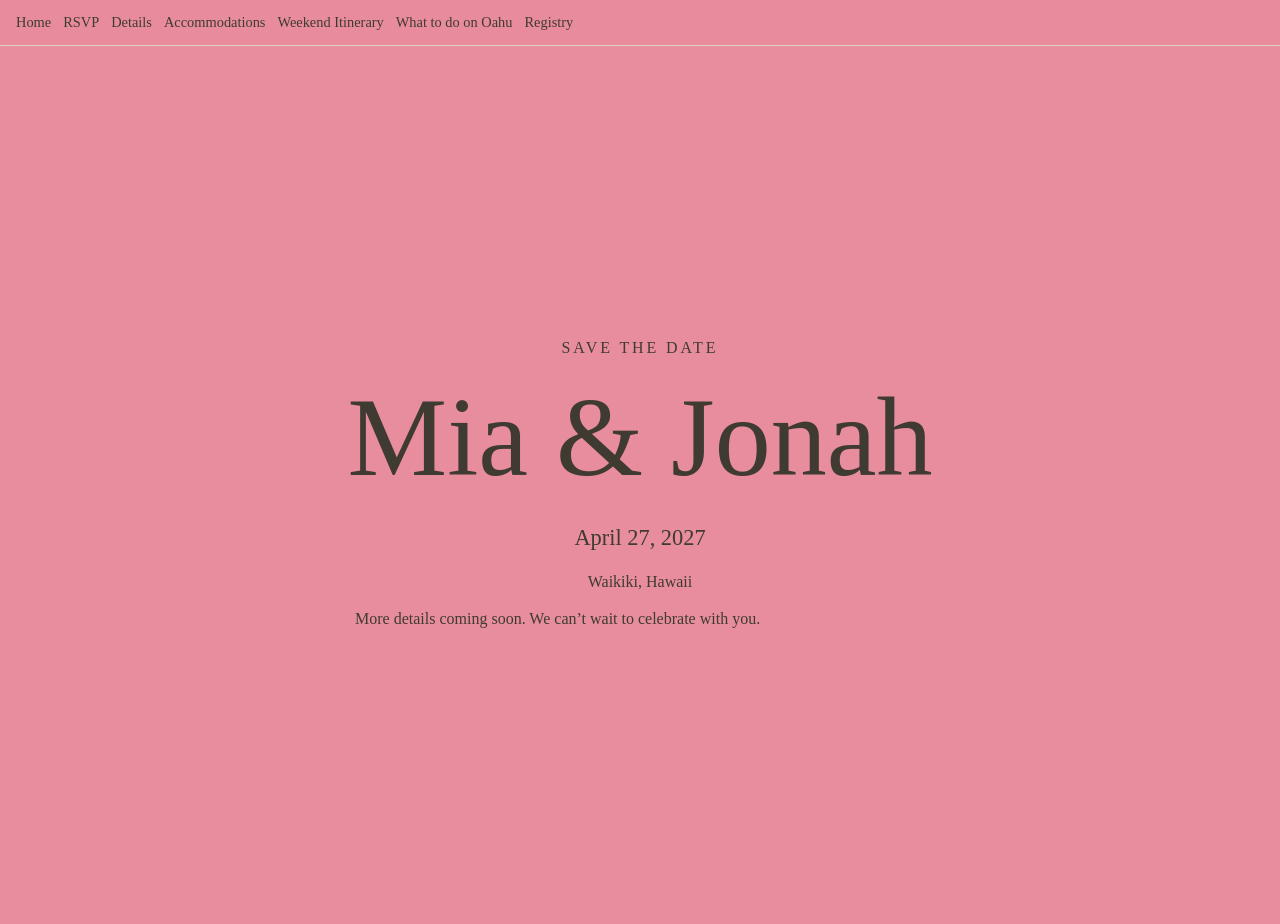
==== index.html @ 8082b7e1 "Update index.html" ====
<!DOCTYPE html>
<html lang="en">
<head>
  <meta charset="UTF-8" />
  <meta name="viewport" content="width=device-width, initial-scale=1.0" />
  <title>Mia & Jonah</title>
  <link rel="stylesheet" href="style.css" />
</head>
<body>
  <nav class="top-nav">
    <a href="index.html">Home</a>
    <a href="rsvp.html">RSVP</a>
    <a href="details.html">Details</a>
    <a href="accommodations.html">Accommodations</a>
    <a href="weekend.html">Weekend Itinerary</a>
    <a href="oahu.html">What to do on Oahu</a>
    <a href="registry.html">Registry</a>
  </nav>

<main class="hero">
  <section class="hero-inner">
    <p class="eyebrow">Save the Date</p>
    <h1>Mia & Jonah</h1>
    <p class="date">April 27, 2027</p>
    <p class="location">Waikiki, Hawaii</p>
    <p class="note">More details coming soon. We can’t wait to celebrate with you.</p>
  </section>
</main>
</body>
</html>
---- style.css ----
body {
  margin: 0;
  font-family: Georgia, serif;
  background: #e88d9d;
  color: #3f3a32;
}

.top-nav {
  position: sticky;
  top: 0;
  z-index: 10;

  display: flex;
  gap: 12px;
  overflow-x: auto;
  white-space: nowrap;

  padding: 14px 16px;
  background: rgba(232, 141, 157, 0.95);
  border-bottom: 1px solid #ded3c3;
}

.top-nav a {
  flex: 0 0 auto;
  color: #3f3a32;
  text-decoration: none;
  font-size: 0.9rem;
}

.top-nav a:hover {
  text-decoration: underline;
}

.hero {
  min-height: calc(100vh - 70px);
  display: flex;
  flex-direction: column;
  align-items: center;
  justify-content: center;
  text-align: center;
  padding: 24px;
}

.eyebrow {
  letter-spacing: 0.18em;
  text-transform: uppercase;
}

h1 {
  font-size: clamp(3rem, 10vw, 7rem);
  font-weight: normal;
  margin: 0;
}

.date {
  font-size: 1.4rem;
}

.note {
  max-width: 420px;
  line-height: 1.5;
}
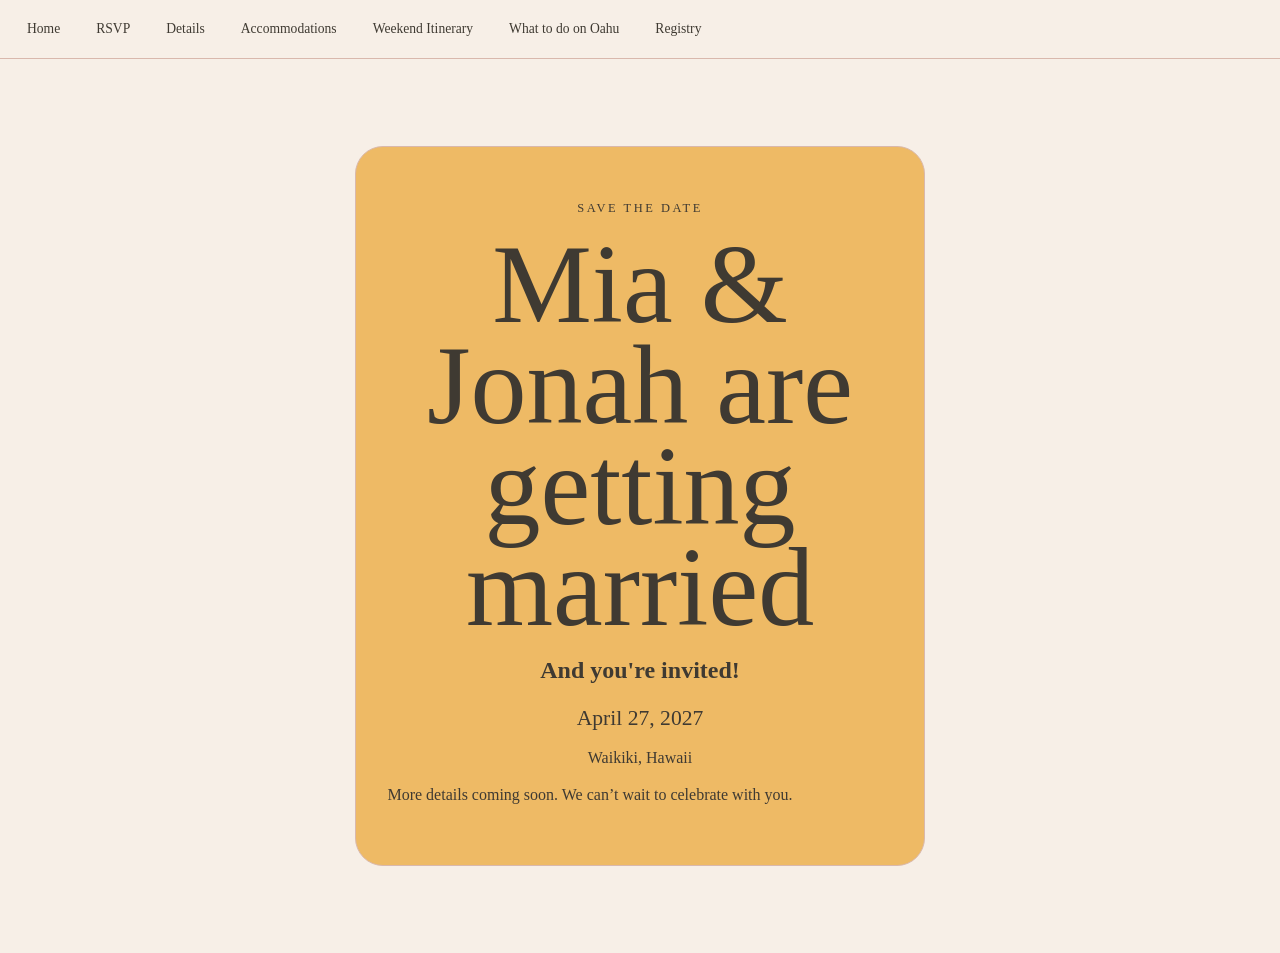
==== commit 790601d2: "Update index.html" ====
--- a/index.html
+++ b/index.html
@@ -20,7 +20,8 @@
 <main class="hero">
   <section class="hero-inner">
     <p class="eyebrow">Save the Date</p>
-    <h1>Mia & Jonah</h1>
+    <h1>Mia & Jonah are getting married</h1>
+    <h2>And you're invited!</h2>
     <p class="date">April 27, 2027</p>
     <p class="location">Waikiki, Hawaii</p>
     <p class="note">More details coming soon. We can’t wait to celebrate with you.</p>
--- a/style.css
+++ b/style.css
@@ -1,7 +1,16 @@
+:root {
+  --pink: #e88d9d;
+  --green: #aec122;
+  --orange: #eba734;
+  --cream: #f7efe7;
+  --brown: #3f3a32;
+  --border: #d9b8ad;
+}
+
 body {
   margin: 0;
   font-family: Georgia, serif;
-  background: #e88d9d;
+  background: var(--cream);
   color: #3f3a32;
 }
 
@@ -20,15 +29,32 @@
   border-bottom: 1px solid #ded3c3;
 }
 
+.top-nav {
+  position: sticky;
+  top: 0;
+  z-index: 10;
+  display: flex;
+  gap: 10px;
+  overflow-x: auto;
+  white-space: nowrap;
+  padding: 12px 14px;
+  background: rgba(247, 239, 231, 0.88);
+  border-bottom: 1px solid var(--border);
+}
+
 .top-nav a {
   flex: 0 0 auto;
-  color: #3f3a32;
+  color: var(--brown);
   text-decoration: none;
-  font-size: 0.9rem;
+  font-size: 0.85rem;
+  padding: 8px 12px;
+  border: 1px solid transparent;
+  border-radius: 999px;
 }
 
 .top-nav a:hover {
-  text-decoration: underline;
+  border-color: var(--border);
+  background: rgba(255, 255, 255, 0.35);
 }
 
 .hero {
@@ -38,25 +64,44 @@
   align-items: center;
   justify-content: center;
   text-align: center;
-  padding: 24px;
+  padding: 32px 24px;
 }
 
-.eyebrow {
-  letter-spacing: 0.18em;
-  text-transform: uppercase;
+.hero-inner {
+  background: rgba(235, 167, 52, 0.72);
+  border: 1px solid var(--border);
+  border-radius: 28px;
+  padding: 42px 24px;
+  max-width: 520px;
+  width: 100%;
 }
 
 h1 {
-  font-size: clamp(3rem, 10vw, 7rem);
+  font-size: clamp(3.8rem, 17vw, 7rem);
+  line-height: 0.9;
   font-weight: normal;
   margin: 0;
 }
 
+.eyebrow {
+  letter-spacing: 0.2em;
+  text-transform: uppercase;
+  font-size: 0.78rem;
+  margin-bottom: 18px;
+}
+
 .date {
-  font-size: 1.4rem;
+  font-size: 1.35rem;
+  margin-top: 22px;
+}
+
+.location {
+  font-size: 1rem;
+  margin-top: -4px;
 }
 
 .note {
   max-width: 420px;
   line-height: 1.5;
+  text-align: center;
 }
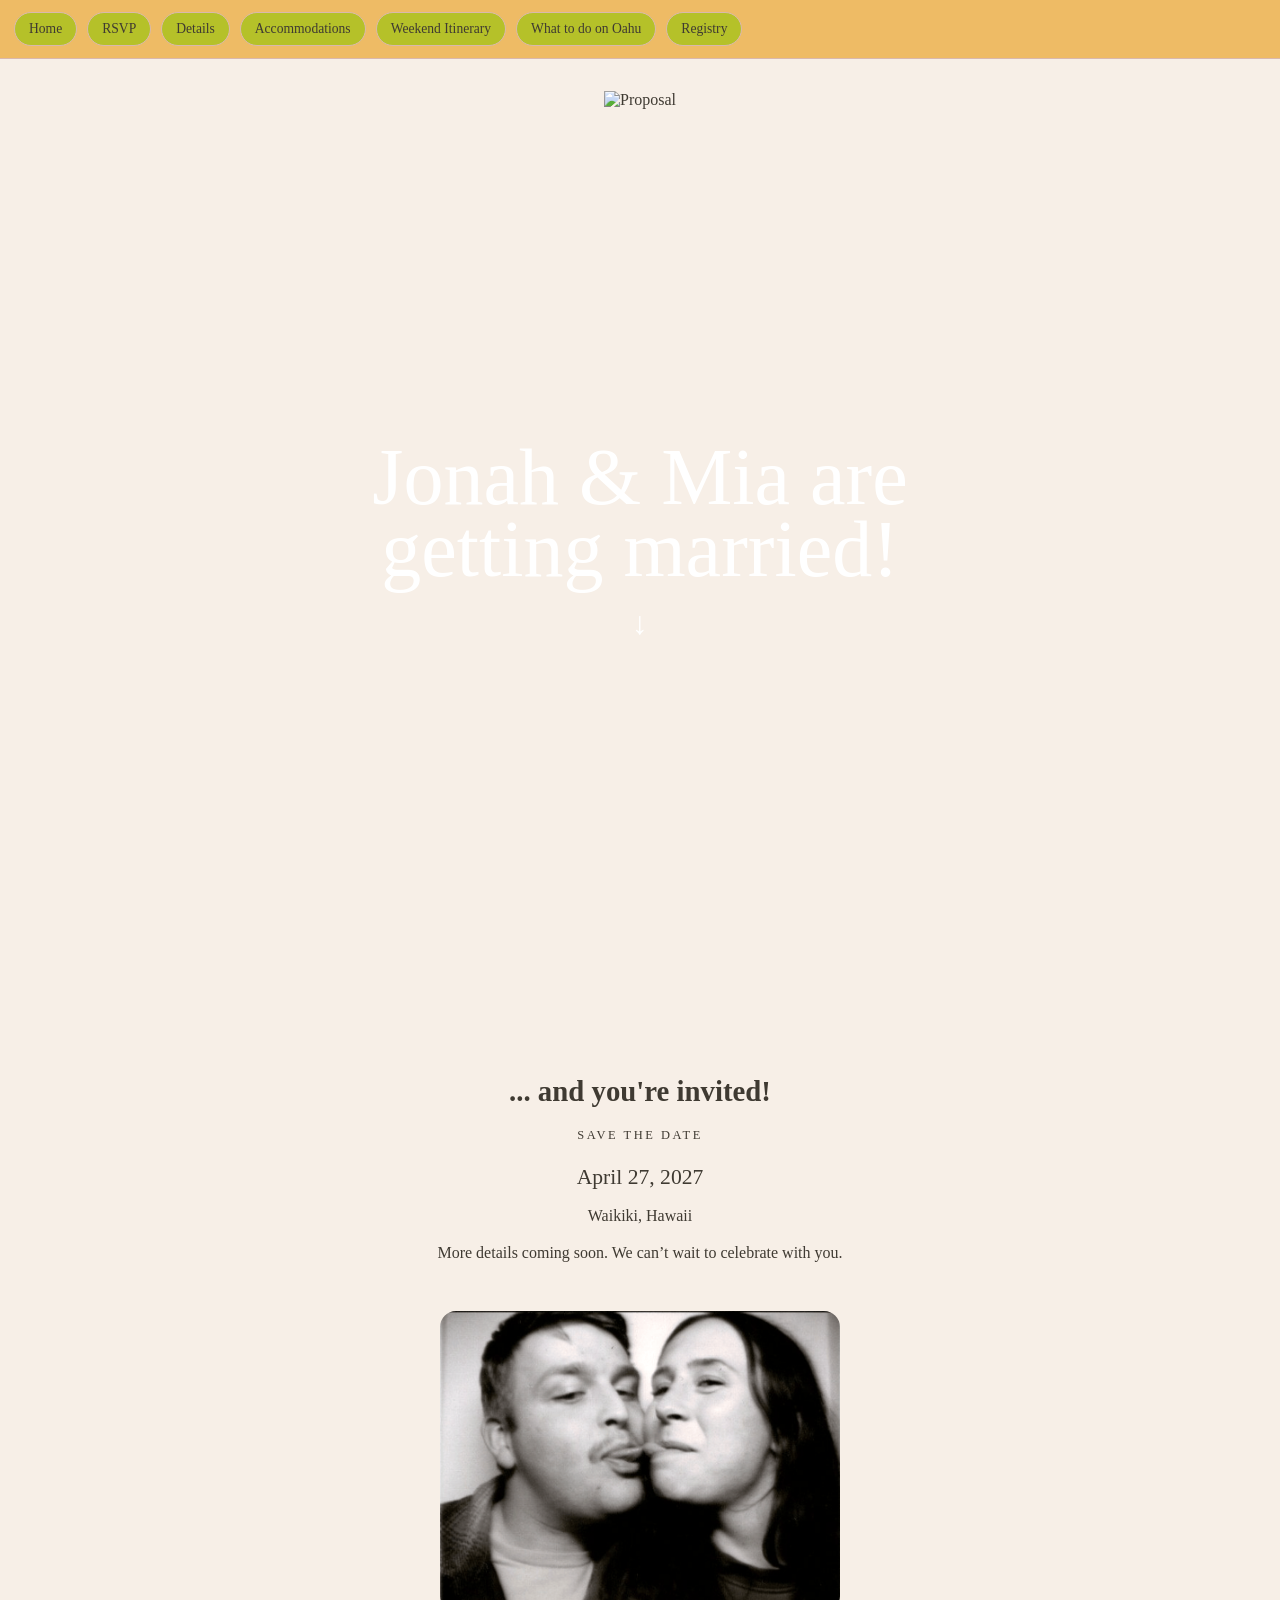
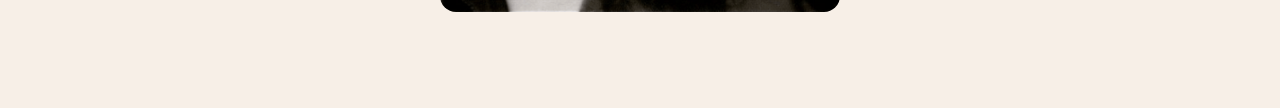
==== commit dfe3b07d: "Update index.html" ====
--- a/index.html
+++ b/index.html
@@ -18,14 +18,25 @@
   </nav>
 
 <main class="hero">
-  <section class="hero-inner">
-    <p class="eyebrow">Save the Date</p>
-    <h1>Mia & Jonah are getting married</h1>
-    <h2>And you're invited!</h2>
-    <p class="date">April 27, 2027</p>
-    <p class="location">Waikiki, Hawaii</p>
-    <p class="note">More details coming soon. We can’t wait to celebrate with you.</p>
-  </section>
+<section class="hero-image">
+  <img src="images/proposal.jpg" alt="Proposal" />
+
+  <div class="hero-overlay">
+    <h1>Jonah & Mia are getting married!</h1>
+    <div class="scroll-arrow">↓</div>
+  </div>
+</section>
+
+<section class="content">
+  <h2 class="invite">... and you're invited!</h2>
+
+  <p class="eyebrow">Save the Date</p>
+  <p class="date">April 27, 2027</p>
+  <p class="location">Waikiki, Hawaii</p>
+  <p class="note">More details coming soon. We can’t wait to celebrate with you.</p>
+
+  <img class="photo-gif" src="images/photobooth.gif" alt="Photobooth" />
+</section>
 </main>
 </body>
 </html>
--- a/style.css
+++ b/style.css
@@ -14,20 +14,6 @@
   color: #3f3a32;
 }
 
-.top-nav {
-  position: sticky;
-  top: 0;
-  z-index: 10;
-
-  display: flex;
-  gap: 12px;
-  overflow-x: auto;
-  white-space: nowrap;
-
-  padding: 14px 16px;
-  background: rgba(232, 141, 157, 0.95);
-  border-bottom: 1px solid #ded3c3;
-}
 
 .top-nav {
   position: sticky;
@@ -38,7 +24,7 @@
   overflow-x: auto;
   white-space: nowrap;
   padding: 12px 14px;
-  background: rgba(247, 239, 231, 0.88);
+  background: rgba(235, 167, 52, 0.72);
   border-bottom: 1px solid var(--border);
 }
 
@@ -47,14 +33,17 @@
   color: var(--brown);
   text-decoration: none;
   font-size: 0.85rem;
-  padding: 8px 12px;
-  border: 1px solid transparent;
+
+  padding: 8px 14px;
   border-radius: 999px;
+
+  background: rgba(174, 193, 34, 0.9);
+  border: 1px solid var(--border);
 }
 
 .top-nav a:hover {
-  border-color: var(--border);
-  background: rgba(255, 255, 255, 0.35);
+  background: white;
+  border-color: var(--brown);
 }
 
 .hero {
@@ -68,7 +57,7 @@
 }
 
 .hero-inner {
-  background: rgba(235, 167, 52, 0.72);
+  background: rgba(232, 141, 157, 0.88);
   border: 1px solid var(--border);
   border-radius: 28px;
   padding: 42px 24px;
@@ -105,3 +94,58 @@
   line-height: 1.5;
   text-align: center;
 }
+.hero-image {
+  position: relative;
+  height: 100vh;
+  width: 100%;
+  overflow: hidden;
+}
+
+.hero-image img {
+  width: 100%;
+  height: 100%;
+  object-fit: cover;
+}
+
+.hero-overlay {
+  position: absolute;
+  top: 50%;
+  left: 50%;
+  transform: translate(-50%, -50%);
+  color: white;
+  text-align: center;
+  padding: 20px;
+}
+
+.hero-overlay h1 {
+  font-size: clamp(2.5rem, 10vw, 5rem);
+  margin: 0;
+}
+
+.scroll-arrow {
+  margin-top: 20px;
+  font-size: 2rem;
+  animation: bounce 1.5s infinite;
+}
+
+@keyframes bounce {
+  0%, 100% { transform: translateY(0); }
+  50% { transform: translateY(10px); }
+}
+
+.content {
+  padding: 60px 24px;
+  text-align: center;
+}
+
+.invite {
+  font-size: 1.8rem;
+  margin-bottom: 20px;
+}
+
+.photo-gif {
+  margin-top: 30px;
+  width: 100%;
+  max-width: 400px;
+  border-radius: 16px;
+}
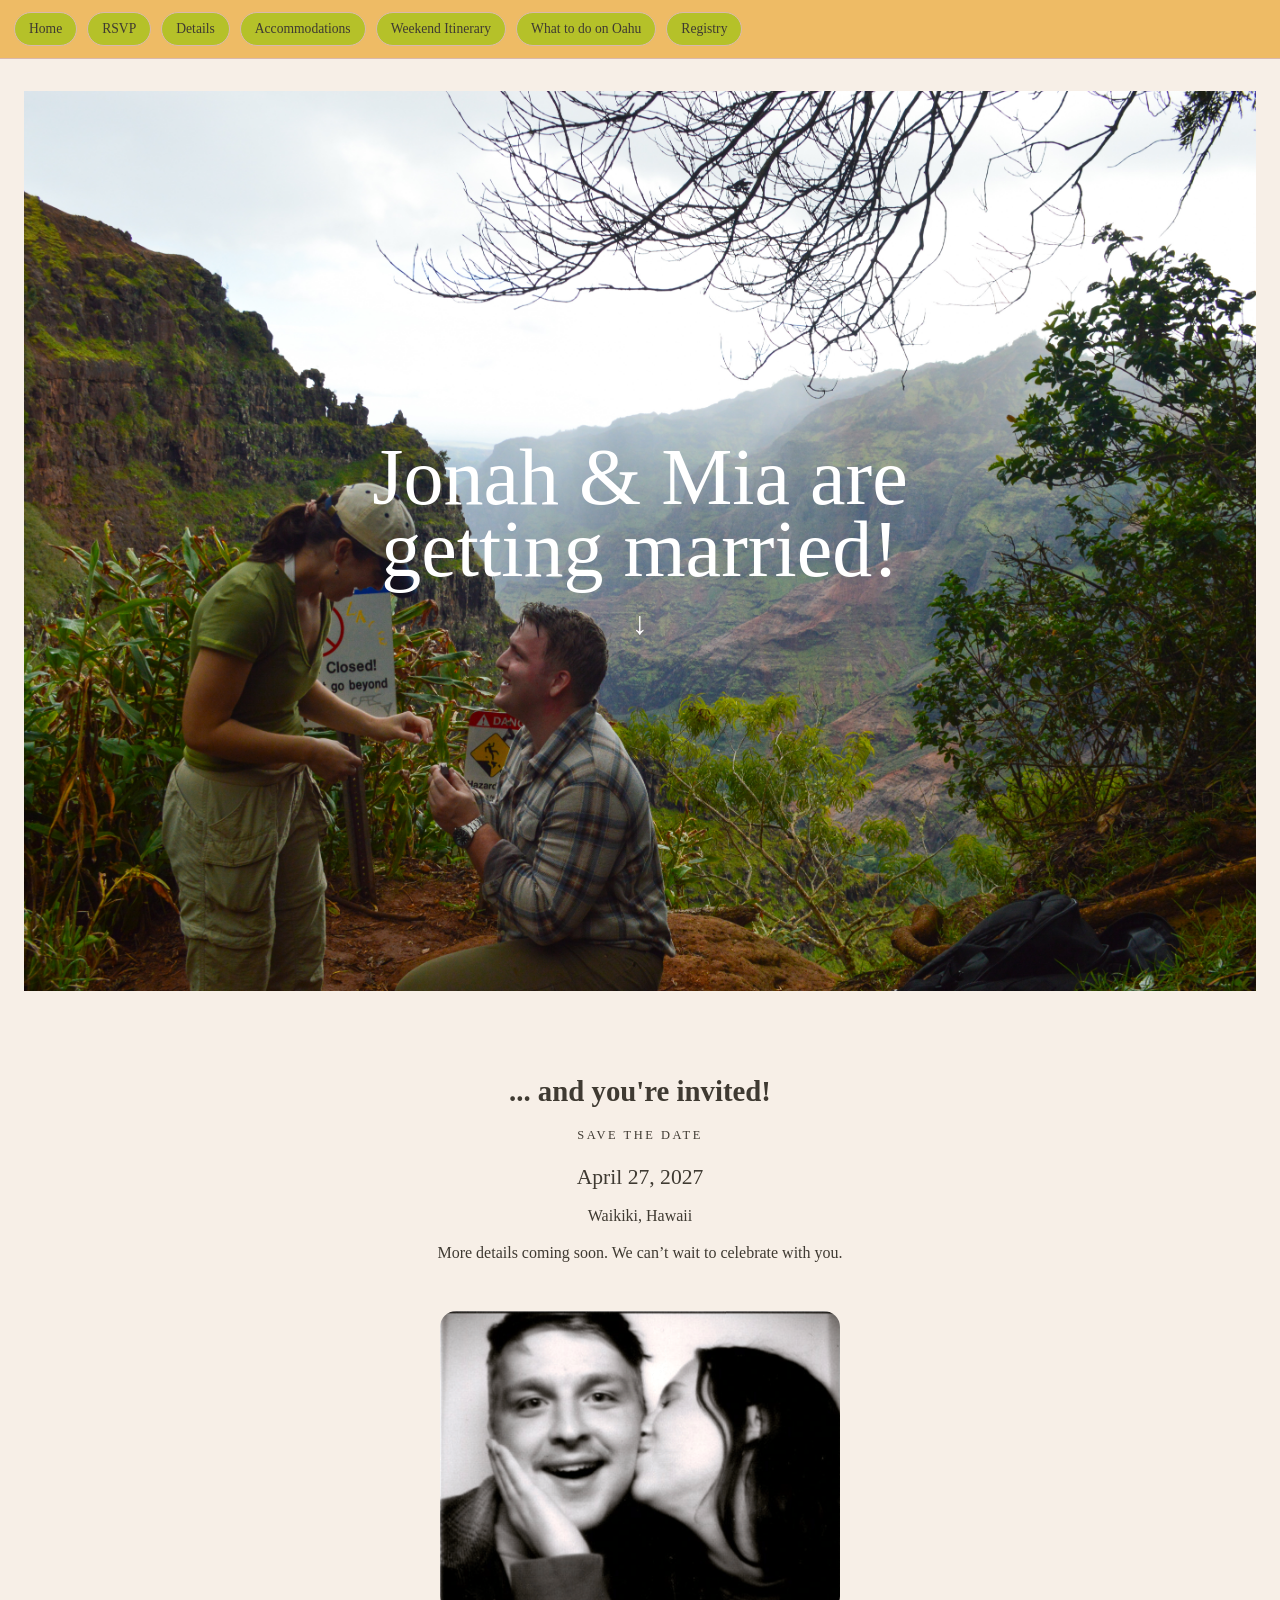
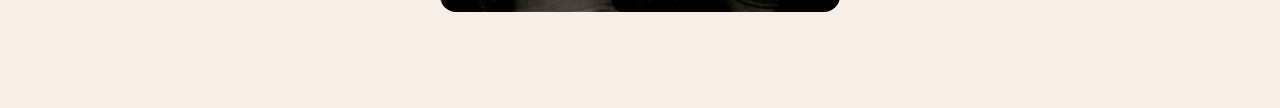
==== commit 68443f8f: "Update index.html" ====
--- a/index.html
+++ b/index.html
@@ -19,7 +19,7 @@
 
 <main class="hero">
 <section class="hero-image">
-  <img src="images/proposal.jpg" alt="Proposal" />
+  <img src="images/proposal.JPG" alt="Proposal" />
 
   <div class="hero-overlay">
     <h1>Jonah & Mia are getting married!</h1>
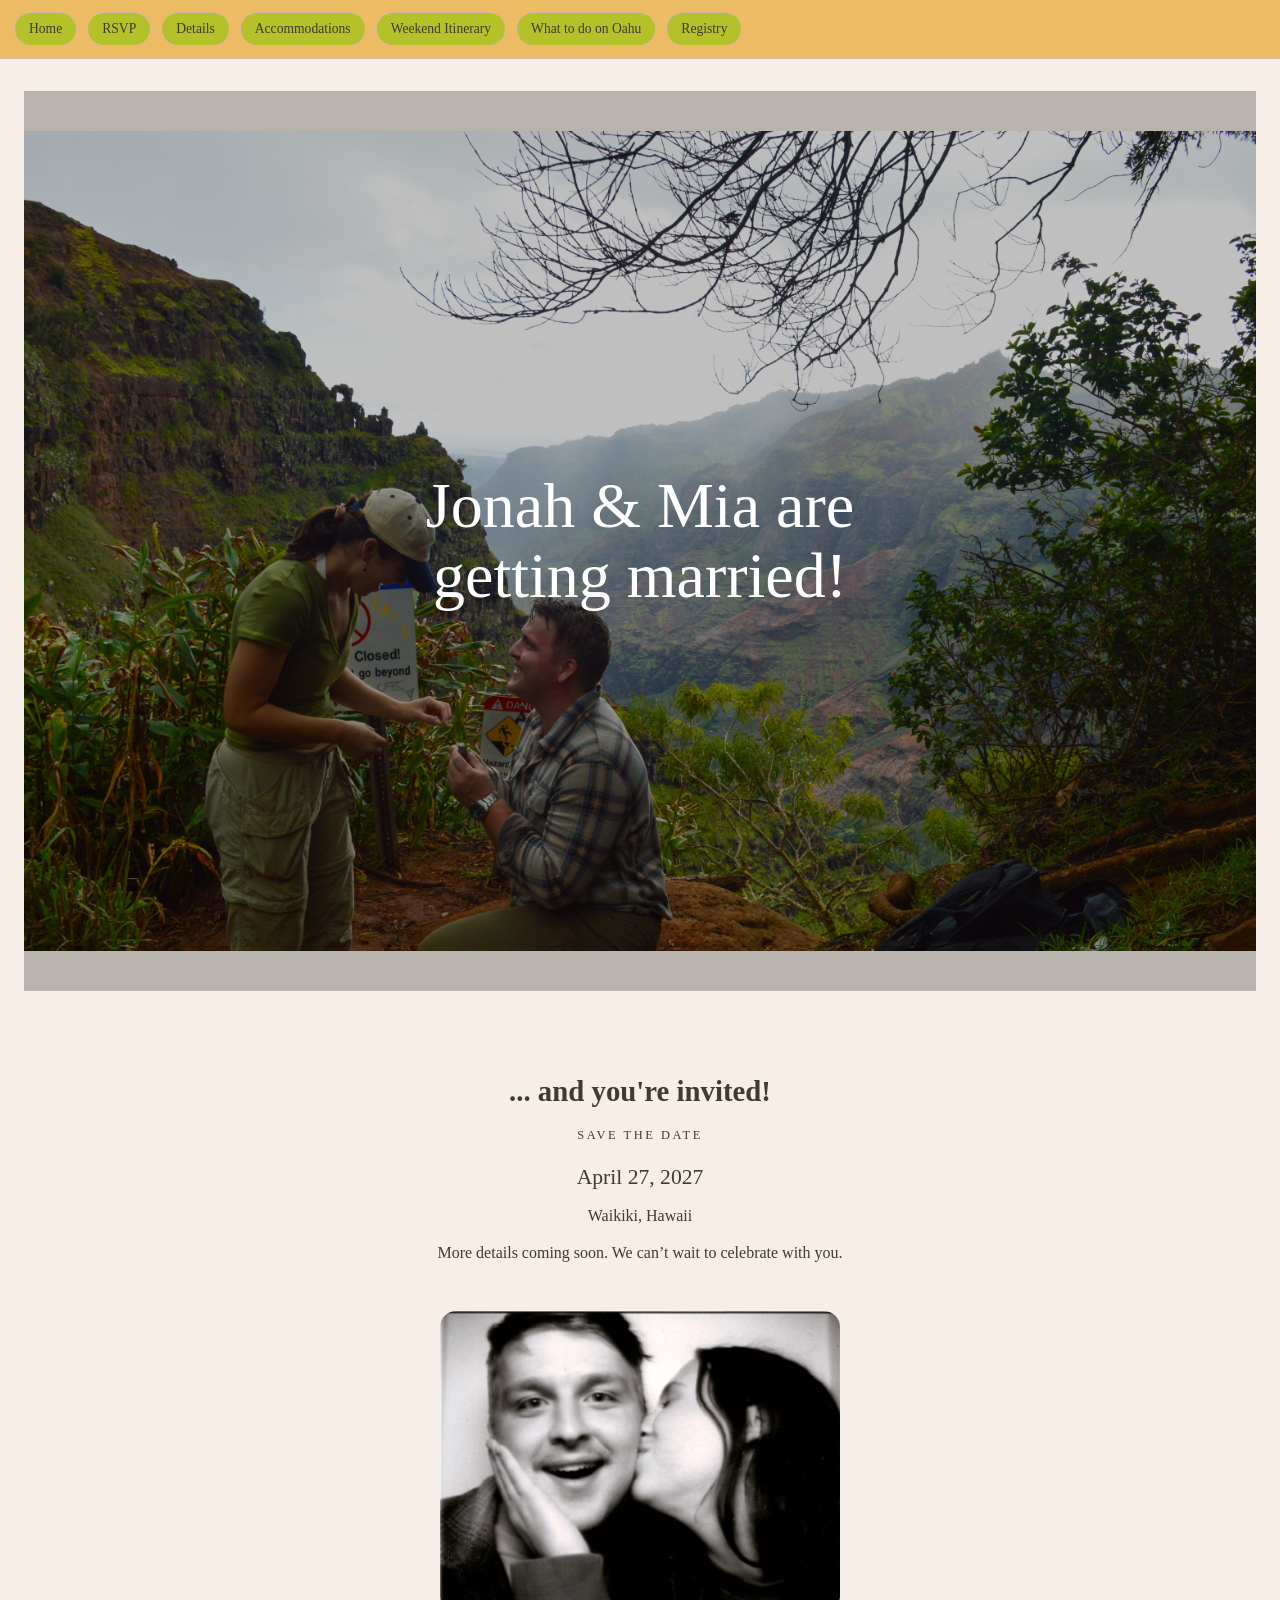
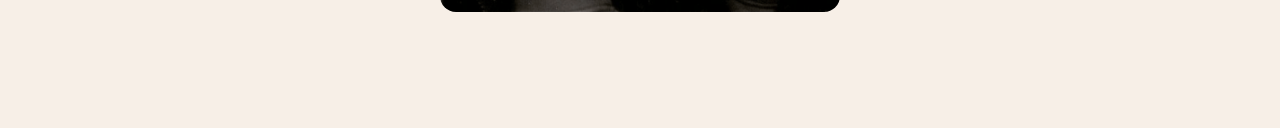
==== commit a67e5908: "Update index.html" ====
--- a/index.html
+++ b/index.html
@@ -23,7 +23,7 @@
 
   <div class="hero-overlay">
     <h1>Jonah & Mia are getting married!</h1>
-    <div class="scroll-arrow">↓</div>
+    <div class="scroll-arrow"></div>
   </div>
 </section>
 
--- a/style.css
+++ b/style.css
@@ -26,6 +26,7 @@
   padding: 12px 14px;
   background: rgba(235, 167, 52, 0.72);
   border-bottom: 1px solid var(--border);
+  -webkit-overflow-scrolling: touch;
 }
 
 .top-nav a {
@@ -96,15 +97,21 @@
 }
 .hero-image {
   position: relative;
-  height: 100vh;
-  width: 100%;
-  overflow: hidden;
+  height: 100svh;
+  min-height: 100vh;
 }
 
 .hero-image img {
   width: 100%;
   height: 100%;
-  object-fit: cover;
+  object-fit: contain;
+}
+
+.hero-image::after {
+  content: "";
+  position: absolute;
+  inset: 0;
+  background: rgba(0, 0, 0, 0.25);
 }
 
 .hero-overlay {
@@ -115,15 +122,20 @@
   color: white;
   text-align: center;
   padding: 20px;
+  z-index: 2;
 }
 
 .hero-overlay h1 {
-  font-size: clamp(2.5rem, 10vw, 5rem);
-  margin: 0;
+  font-size: clamp(2rem, 9vw, 4rem);
+  line-height: 1.1;
 }
 
 .scroll-arrow {
-  margin-top: 20px;
+  position: absolute;
+  bottom: 30px;
+  left: 50%;
+  transform: translateX(-50%);
+
   font-size: 2rem;
   animation: bounce 1.5s infinite;
 }
@@ -134,7 +146,7 @@
 }
 
 .content {
-  padding: 60px 24px;
+  padding: 60px 20px 80px;
   text-align: center;
 }
 
@@ -149,3 +161,20 @@
   max-width: 400px;
   border-radius: 16px;
 }
+@media (max-width: 500px) {
+  .hero-overlay h1 {
+    font-size: 2.2rem;
+  }
+
+  .scroll-arrow {
+    font-size: 1.6rem;
+  }
+
+  .invite {
+    font-size: 1.4rem;
+  }
+
+  .photo-gif {
+    max-width: 100%;
+  }
+}
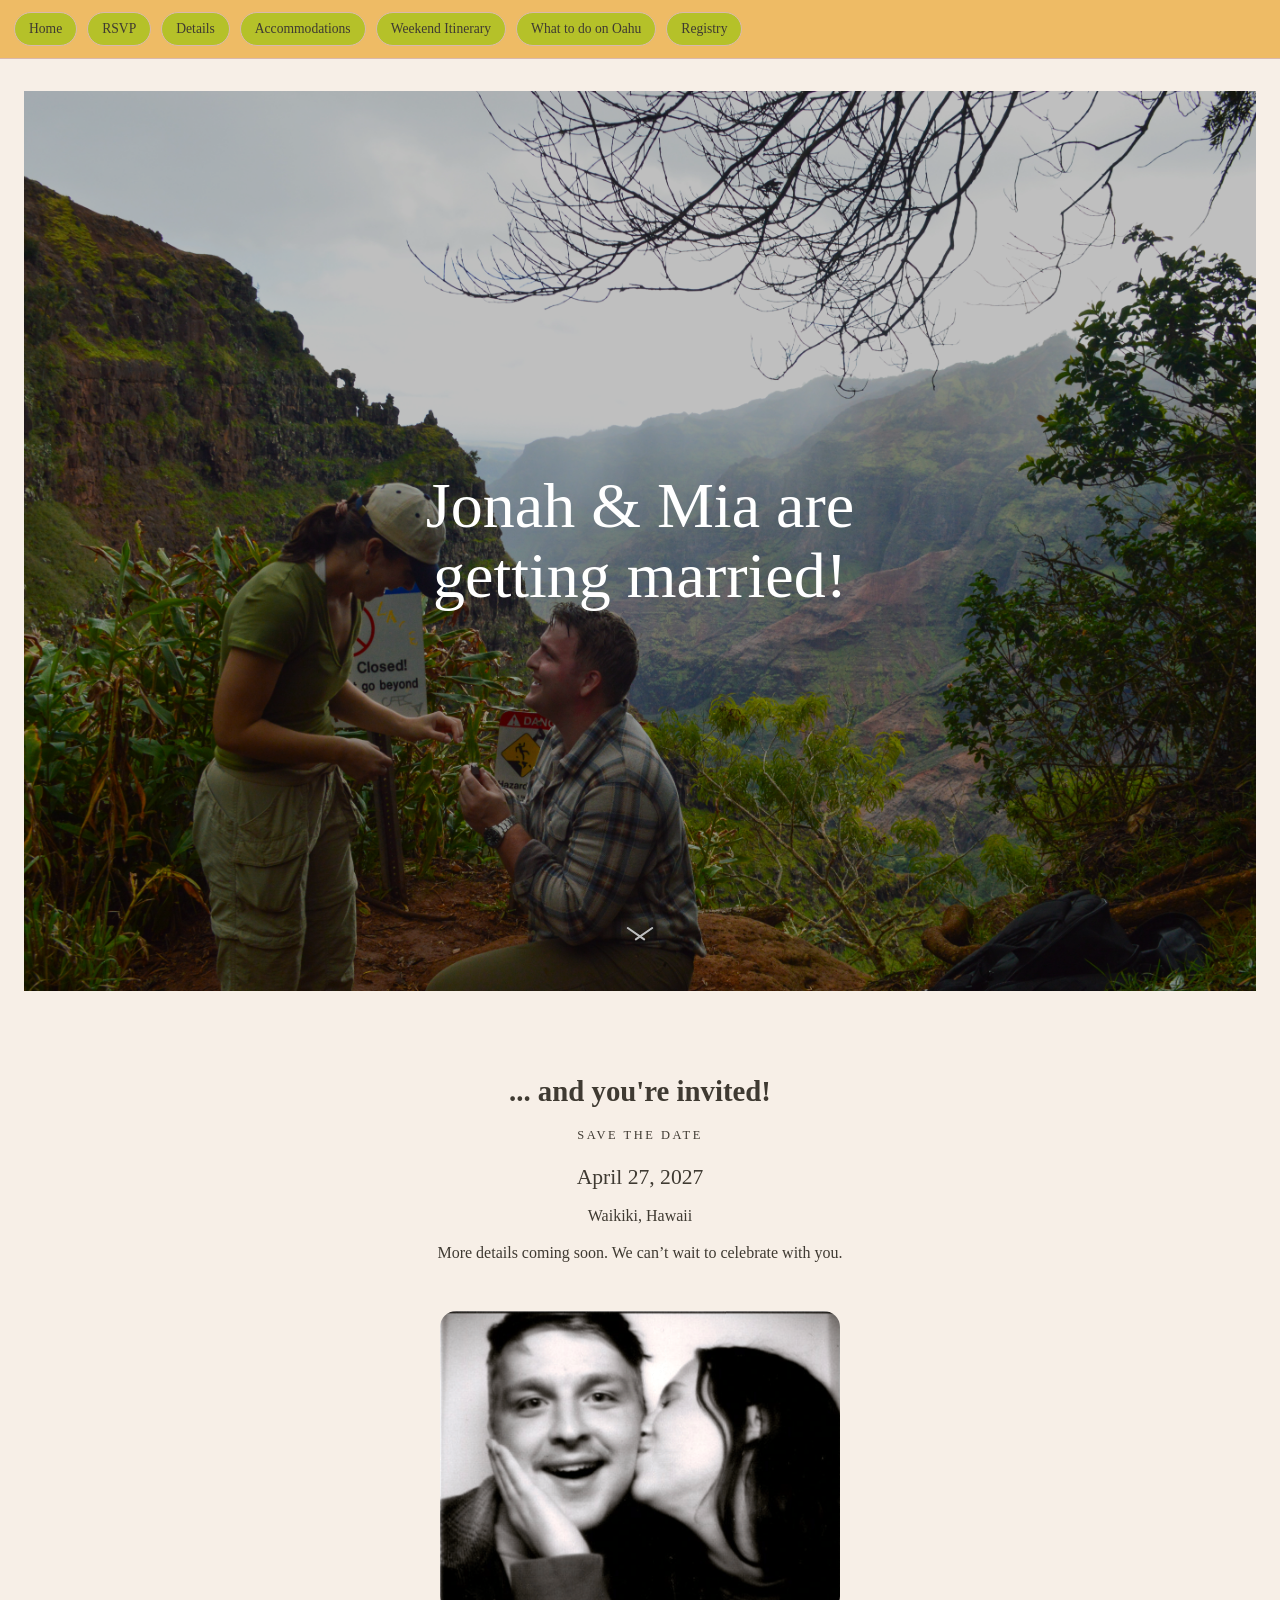
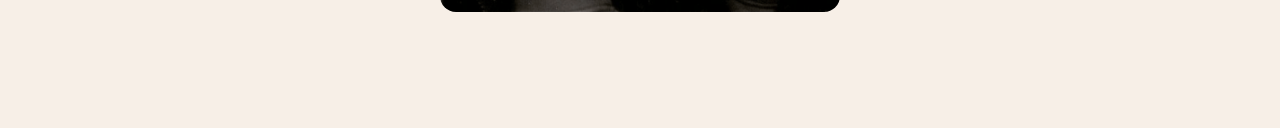
==== commit f20fdc91: "Update index.html" ====
--- a/index.html
+++ b/index.html
@@ -21,10 +21,11 @@
 <section class="hero-image">
   <img src="images/proposal.JPG" alt="Proposal" />
 
-  <div class="hero-overlay">
-    <h1>Jonah & Mia are getting married!</h1>
-    <div class="scroll-arrow"></div>
-  </div>
+<div class="hero-overlay">
+  <h1>Jonah & Mia are getting married!</h1>
+</div>
+
+<div class="scroll-arrow"></div>
 </section>
 
 <section class="content">
--- a/style.css
+++ b/style.css
@@ -104,7 +104,9 @@
 .hero-image img {
   width: 100%;
   height: 100%;
-  object-fit: contain;
+  object-fit: cover;
+
+  object-position: 25% center;
 }
 
 .hero-image::after {
@@ -132,19 +134,51 @@
 
 .scroll-arrow {
   position: absolute;
-  bottom: 30px;
+  bottom: 42px;
   left: 50%;
   transform: translateX(-50%);
 
-  font-size: 2rem;
-  animation: bounce 1.5s infinite;
+  width: 34px;
+  height: 18px;
+
+  animation: bounce 2.6s ease-in-out infinite;
+}
+
+.scroll-arrow::before,
+.scroll-arrow::after {
+  content: "";
+  position: absolute;
+  top: 8px;
+
+  width: 22px;
+  height: 2px;
+  background: white;
+  border-radius: 999px;
+}
+
+.scroll-arrow::before {
+  left: 0;
+  transform: rotate(35deg);
+  transform-origin: right center;
+}
+
+.scroll-arrow::after {
+  right: 0;
+  transform: rotate(-35deg);
+  transform-origin: left center;
 }
 
 @keyframes bounce {
-  0%, 100% { transform: translateY(0); }
-  50% { transform: translateY(10px); }
-}
-
+  0%, 100% {
+    translate: 0 0;
+    opacity: 0.9;
+  }
+
+  50% {
+    translate: 0 8px;
+    opacity: 0.65;
+  }
+}
 .content {
   padding: 60px 20px 80px;
   text-align: center;
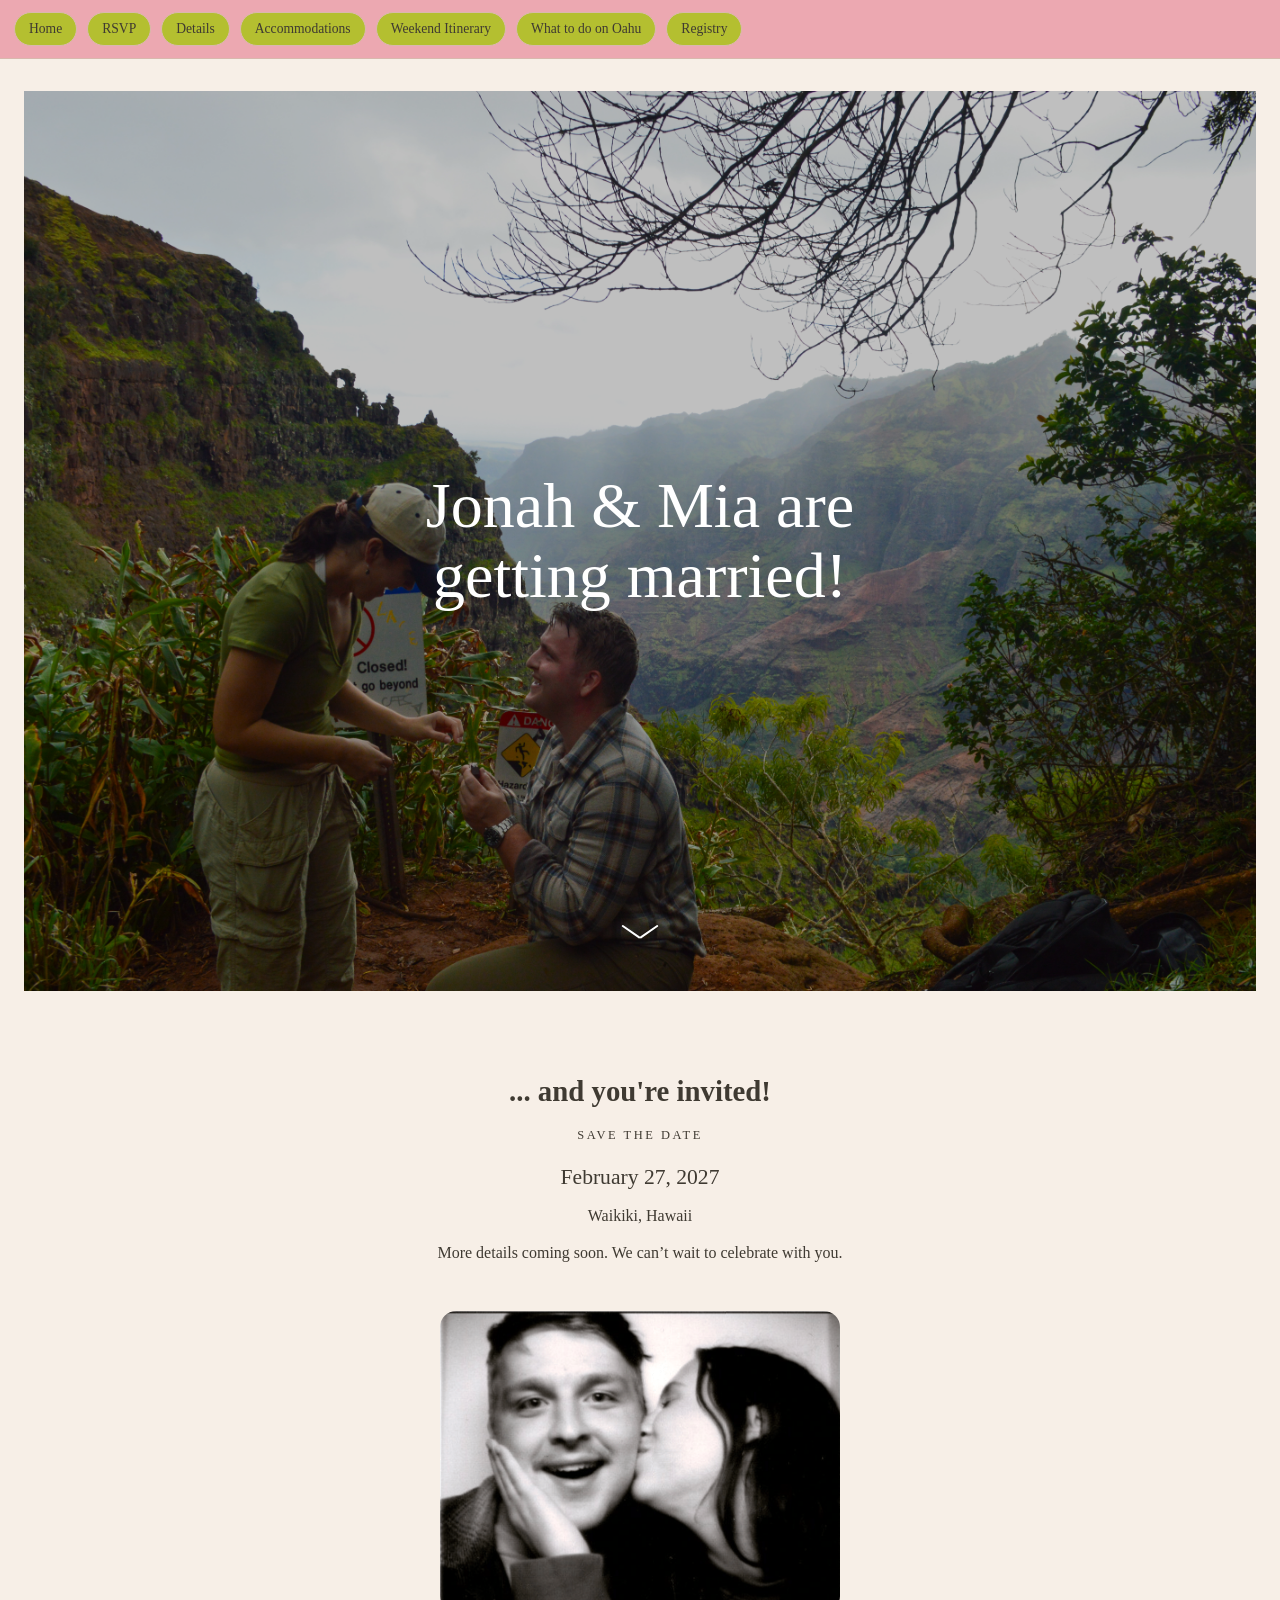
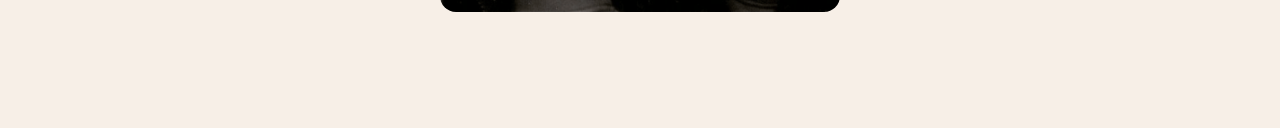
==== commit e9eff9b2: "Update index.html" ====
--- a/index.html
+++ b/index.html
@@ -32,7 +32,7 @@
   <h2 class="invite">... and you're invited!</h2>
 
   <p class="eyebrow">Save the Date</p>
-  <p class="date">April 27, 2027</p>
+  <p class="date">February 27, 2027</p>
   <p class="location">Waikiki, Hawaii</p>
   <p class="note">More details coming soon. We can’t wait to celebrate with you.</p>
 
--- a/style.css
+++ b/style.css
@@ -24,7 +24,7 @@
   overflow-x: auto;
   white-space: nowrap;
   padding: 12px 14px;
-  background: rgba(235, 167, 52, 0.72);
+  background: rgba(232, 141, 157, 0.72);
   border-bottom: 1px solid var(--border);
   -webkit-overflow-scrolling: touch;
 }
@@ -136,10 +136,11 @@
   position: absolute;
   bottom: 42px;
   left: 50%;
+  z-index: 2;
   transform: translateX(-50%);
 
-  width: 34px;
-  height: 18px;
+  width: 44px;
+  height: 22px;
 
   animation: bounce 2.6s ease-in-out infinite;
 }
@@ -148,7 +149,7 @@
 .scroll-arrow::after {
   content: "";
   position: absolute;
-  top: 8px;
+  top: 10px;
 
   width: 22px;
   height: 2px;
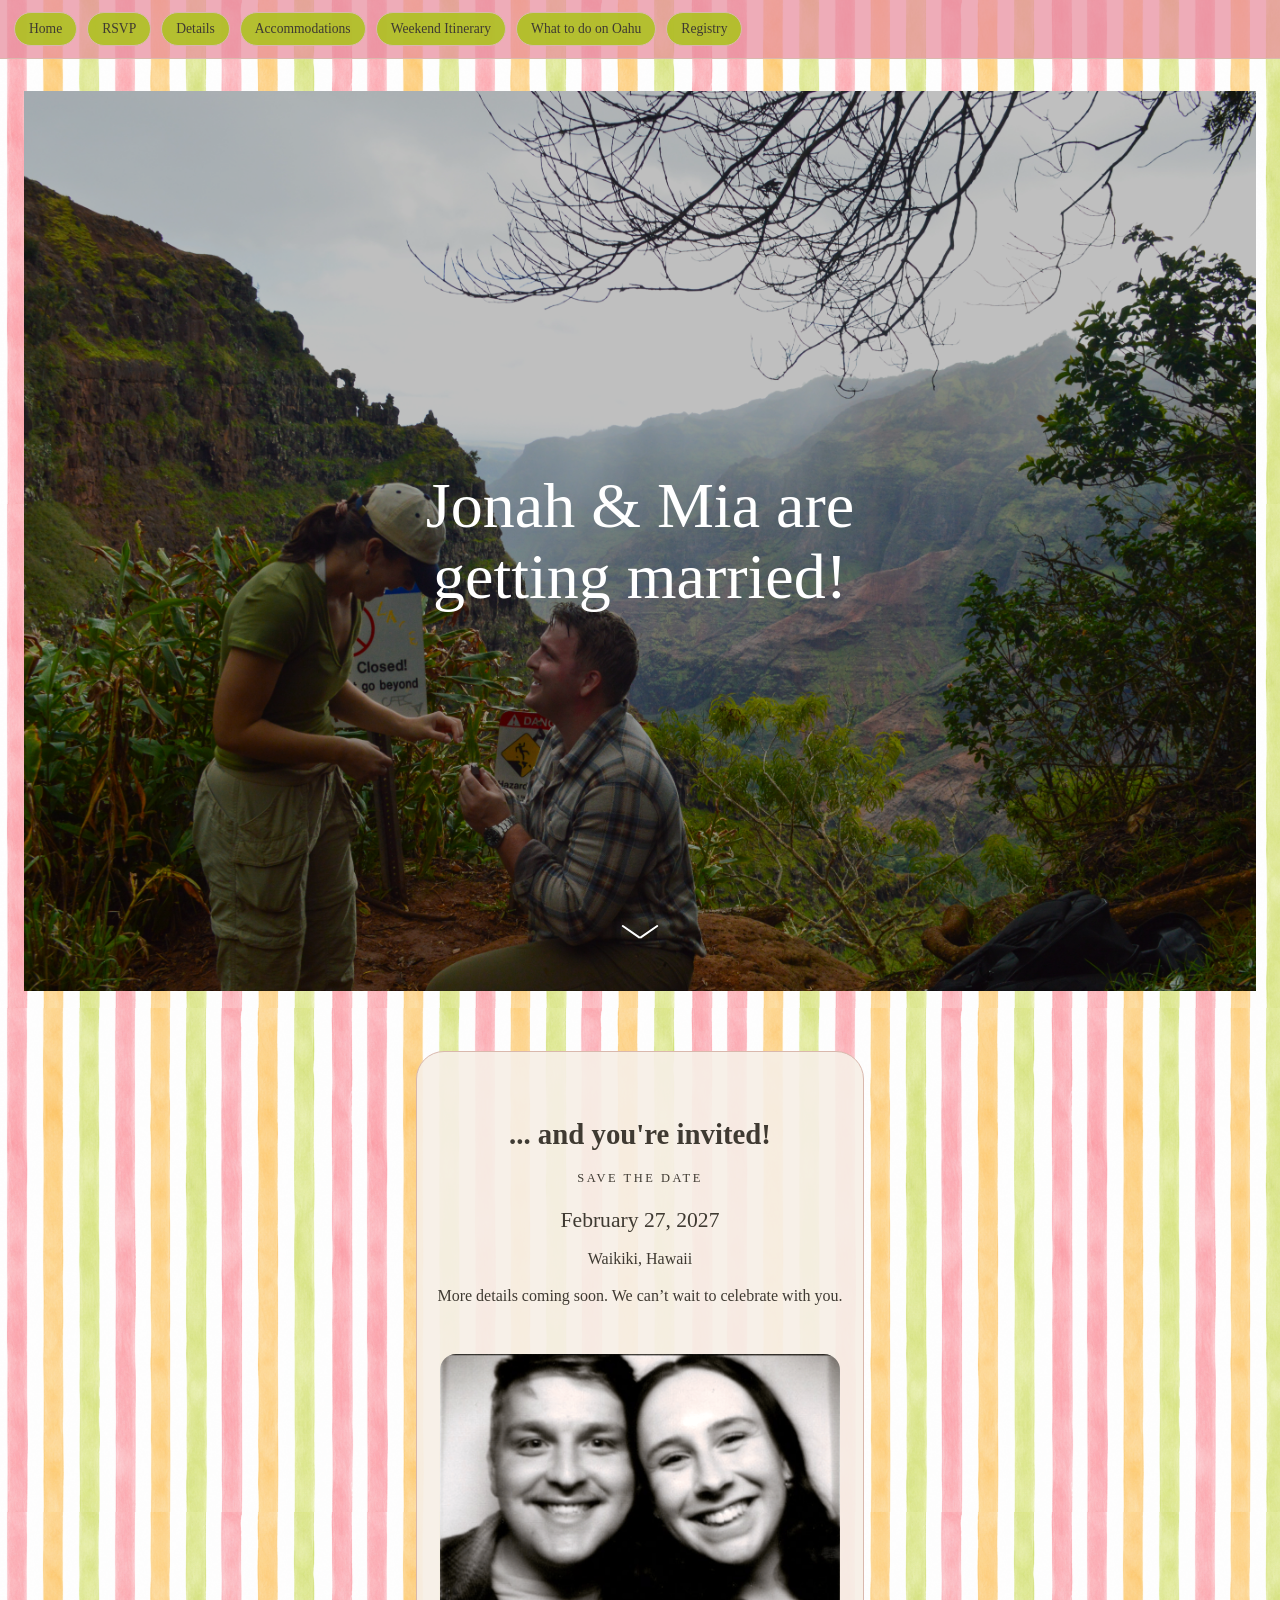
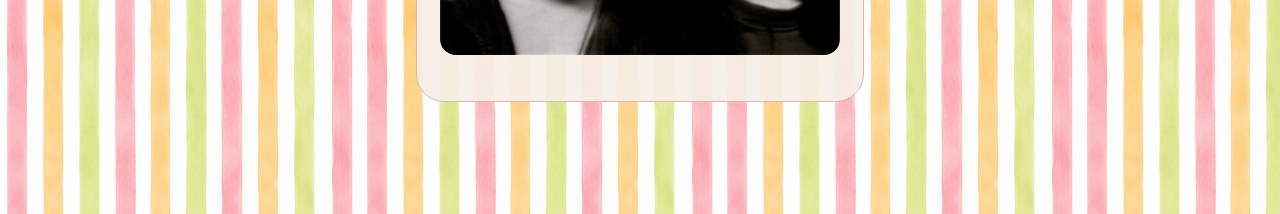
==== commit 1b906b4d: "Update index.html" ====
--- a/index.html
+++ b/index.html
@@ -5,6 +5,7 @@
   <meta name="viewport" content="width=device-width, initial-scale=1.0" />
   <title>Mia & Jonah</title>
   <link rel="stylesheet" href="style.css" />
+  <meta name="robots" content="noindex, nofollow">
 </head>
 <body>
   <nav class="top-nav">
--- a/style.css
+++ b/style.css
@@ -10,7 +10,12 @@
 body {
   margin: 0;
   font-family: Georgia, serif;
-  background: var(--cream);
+
+  background-color: var(--cream);
+  background-image: url("images/stripes.png");
+  background-repeat: repeat;
+  background-size: 360px auto;
+
   color: #3f3a32;
 }
 
@@ -70,7 +75,7 @@
   font-size: clamp(3.8rem, 17vw, 7rem);
   line-height: 0.9;
   font-weight: normal;
-  margin: 0;
+  
 }
 
 .eyebrow {
@@ -181,8 +186,13 @@
   }
 }
 .content {
-  padding: 60px 20px 80px;
-  text-align: center;
+  margin: 60px 20px 80px;
+  padding: 42px 20px;
+  text-align: center;
+
+  background: rgba(247, 239, 231, 0.92);
+  border: 1px solid var(--border);
+  border-radius: 28px;
 }
 
 .invite {
